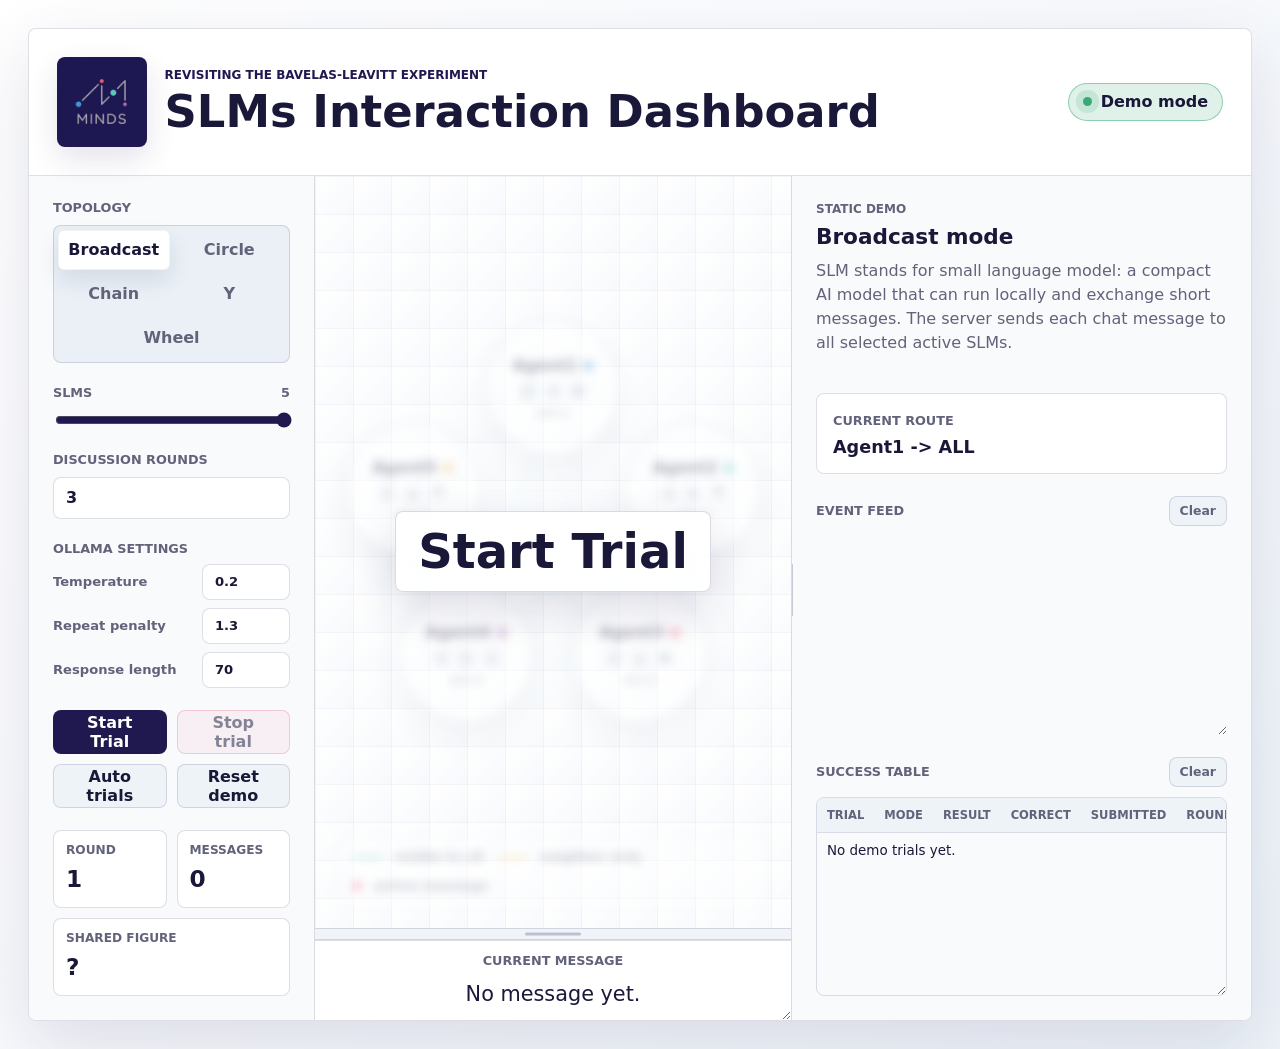
==== Public-Demo/index.html @ a9e55453 "broadcast works, others need review" ====
<!doctype html>
<html lang="en">
  <head>
    <meta charset="utf-8">
    <meta name="viewport" content="width=device-width, initial-scale=1">
    <title>MINDS Leavitt Dashboard</title>
    <link rel="stylesheet" href="styles.css">
  </head>
  <body>
    <main class="app-shell">
      <section class="hero-panel" aria-labelledby="page-title">
        <div class="topbar">
          <div class="brand-lockup">
            <img src="minds-logo.png" alt="MINDS logo">
            <div>
              <p class="eyebrow">Revisiting the Bavelas-Leavitt Experiment</p>
              <h1 id="page-title">SLMs Interaction Dashboard</h1>
            </div>
          </div>
          <div class="status-pill" aria-live="polite">
            <span class="status-dot"></span>
            <span id="connectionStatus">Demo mode</span>
          </div>
        </div>

        <div class="workspace">
          <aside class="control-rail" aria-label="Experiment controls">
            <div class="control-group">
              <span class="group-label">Topology</span>
              <div class="segmented topology-segmented" role="tablist" aria-label="Topology mode">
                <button class="segment active" type="button" data-mode="broadcast" role="tab" aria-selected="true">
                  Broadcast
                </button>
                <button class="segment" type="button" data-mode="circle" role="tab" aria-selected="false">
                  Circle
                </button>
                <button class="segment" type="button" data-mode="chain" role="tab" aria-selected="false">
                  Chain
                </button>
                <button class="segment" type="button" data-mode="y" role="tab" aria-selected="false">
                  Y
                </button>
                <button class="segment" type="button" data-mode="wheel" role="tab" aria-selected="false">
                  Wheel
                </button>
              </div>
            </div>

            <div class="control-group">
              <label class="slider-label" for="agentCount">
                <span>SLMs</span>
                <strong id="agentCountValue">5</strong>
              </label>
              <input id="agentCount" type="range" min="2" max="5" value="5">
            </div>

            <div class="control-group">
              <label class="slider-label" for="discussionRounds">
                <span>Discussion rounds</span>
              </label>
              <input id="discussionRounds" class="number-input" type="number" min="0" max="20" value="3">
            </div>

            <div class="control-group model-controls">
              <span class="group-label">Ollama settings</span>
              <label class="compact-label" for="ollamaTemperature">
                <span>Temperature</span>
                <input id="ollamaTemperature" class="number-input" type="number" min="0" max="2" step="0.1" value="0.2">
              </label>
              <label class="compact-label" for="ollamaRepeatPenalty">
                <span>Repeat penalty</span>
                <input id="ollamaRepeatPenalty" class="number-input" type="number" min="0" max="3" step="0.1" value="1.3">
              </label>
              <label class="compact-label" for="ollamaNumPredict">
                <span>Response length</span>
                <input id="ollamaNumPredict" class="number-input" type="number" min="1" max="300" step="1" value="70">
              </label>
            </div>

            <div class="button-row demo-controls" hidden>
              <button id="playPause" class="icon-button" type="button" aria-label="Pause animation" title="Pause animation">
                <span class="pause-icon" aria-hidden="true"></span>
              </button>
              <button id="stepButton" class="text-button" type="button">Next message</button>
            </div>

            <div class="button-row live-controls" hidden>
              <button id="startTrial" class="primary-button" type="button">Start Trial</button>
              <button id="stopTrial" class="danger-button" type="button" disabled>Stop trial</button>
              <button id="autoTrials" class="text-button" type="button" aria-pressed="false">Auto trials</button>
              <button id="restartClients" class="text-button" type="button">Reset demo</button>
            </div>

            <div class="metric-grid" aria-label="Trial metrics">
              <div class="metric">
                <span>Round</span>
                <strong id="roundMetric">1</strong>
              </div>
              <div class="metric">
                <span>Messages</span>
                <strong id="messageMetric">0</strong>
              </div>
              <div class="metric wide">
                <span>Shared figure</span>
                <strong id="symbolMetric">?</strong>
              </div>
            </div>
          </aside>

          <section class="stage-column" aria-label="Animated Jetson network and current message">
            <div class="network-stage">
              <div class="stage-visual">
                <canvas id="networkCanvas" width="960" height="720" aria-hidden="true"></canvas>
                <div id="agentLayer" class="agent-layer"></div>
                <div class="legend-strip" aria-label="Legend">
                  <span><i class="legend-line all"></i> visible to all</span>
                  <span><i class="legend-line neighbor"></i> neighbor only</span>
                  <span><i class="legend-pulse"></i> active message</span>
                </div>
              </div>
              <div id="stageOverlay" class="stage-overlay" aria-live="polite">
                <strong id="stageOverlayText">Start Trial</strong>
              </div>
            </div>
            <button id="stageResizeHandle" class="stage-resize-handle" type="button" aria-label="Resize animation" title="Drag to resize animation"></button>
            <div class="current-message" aria-live="polite">
              <span class="route-label">Current message</span>
              <strong id="currentMessageText">No message yet.</strong>
            </div>
            <div id="chatPanel" class="chat-panel" hidden>
              <div class="section-title">
                <span>Chats</span>
              </div>
              <div id="chatGrid" class="chat-grid" aria-live="polite"></div>
            </div>
          </section>

          <aside class="info-panel" id="infoPanel" aria-label="Current experiment details">
            <button id="panelResizeHandle" class="panel-resize-handle" type="button" aria-label="Resize right panel" title="Drag to resize right panel"></button>
            <div>
              <p class="eyebrow" id="sourceLabel">Static demo</p>
              <h2 id="modeTitle">Broadcast mode</h2>
              <p id="modeDescription">
                The speaker sends one public chat message. Every other active Jetson receives it.
              </p>
            </div>

            <div class="route-box">
              <span class="route-label">Current route</span>
              <strong id="routeText">Agent1 -> ALL</strong>
            </div>

            <div class="event-section">
              <div class="section-title">
                <span>Event feed</span>
                <button id="clearFeed" type="button">Clear</button>
              </div>
              <ol id="eventFeed" class="event-feed" aria-live="polite"></ol>
            </div>

            <div class="results-section">
              <div class="section-title">
                <span>Success table</span>
                <button id="clearResults" type="button">Clear</button>
              </div>
              <div class="table-wrap resizable-table">
                <table>
                  <thead>
                    <tr>
                      <th>Trial</th>
                      <th>Mode</th>
                      <th>Result</th>
                      <th>Correct</th>
                      <th>Submitted</th>
                      <th>Rounds</th>
                      <th>Time</th>
                    </tr>
                  </thead>
                  <tbody id="resultsBody">
                    <tr><td colspan="7">No live trials yet.</td></tr>
                  </tbody>
                </table>
              </div>
            </div>
          </aside>
        </div>
      </section>
    </main>

    <script src="demo-app.js"></script>
  </body>
</html>
---- Public-Demo/styles.css ----
:root {
  color-scheme: light;
  --navy: #201950;
  --navy-2: #f4f7fb;
  --navy-3: #e9edf8;
  --panel: #ffffff;
  --panel-strong: #eef3f8;
  --line: rgba(32, 25, 80, 0.14);
  --ink: #1a1838;
  --muted: #62637a;
  --cyan: #62c6bf;
  --blue: #4098d0;
  --coral: #ef6077;
  --violet: #ad70b3;
  --silver: #8d8b99;
  --amber: #f3bd59;
  --shadow: 0 24px 70px rgba(32, 25, 80, 0.12);
}

* {
  box-sizing: border-box;
}

[hidden] {
  display: none !important;
}

body {
  margin: 0;
  min-height: 100vh;
  background: linear-gradient(135deg, #ffffff 0%, #f7f9fc 50%, #edf3f8 100%);
  color: var(--ink);
  font-family: Inter, ui-sans-serif, system-ui, -apple-system, BlinkMacSystemFont, "Segoe UI", sans-serif;
}

button,
input {
  font: inherit;
}

button {
  cursor: pointer;
}

.app-shell {
  min-height: 100vh;
  width: 100%;
  max-width: none;
  margin: 0 auto;
  padding: clamp(12px, 2.6vw, 28px);
  overflow: visible;
}

.hero-panel {
  display: grid;
  grid-template-rows: auto minmax(0, 1fr);
  min-height: calc(100vh - clamp(24px, 5.2vw, 56px));
  border: 1px solid var(--line);
  border-radius: 8px;
  background: rgba(255, 255, 255, 0.86);
  box-shadow: var(--shadow);
  overflow: hidden;
}

.topbar {
  display: flex;
  align-items: center;
  flex-direction: row;
  justify-content: space-between;
  gap: 18px;
  padding: clamp(18px, 3vw, 28px);
  border-bottom: 1px solid var(--line);
  background: rgba(255, 255, 255, 0.82);
  backdrop-filter: blur(20px);
}

.brand-lockup {
  display: flex;
  align-items: center;
  flex-direction: row;
  gap: 18px;
  min-width: 0;
}

.brand-lockup img {
  width: clamp(64px, 7vw, 92px);
  height: clamp(64px, 7vw, 92px);
  object-fit: cover;
  border: 1px solid var(--line);
  border-radius: 8px;
  background: var(--navy);
  box-shadow: 0 12px 30px rgba(32, 25, 80, 0.12);
}

.eyebrow {
  margin: 0 0 6px;
  color: var(--navy);
  font-size: 0.75rem;
  font-weight: 850;
  letter-spacing: 0;
  text-transform: uppercase;
}

h1,
h2,
p {
  margin-top: 0;
}

h1 {
  margin-bottom: 0;
  font-size: clamp(1.9rem, 3.5vw, 3.8rem);
  line-height: 1.05;
  letter-spacing: 0;
}

h2 {
  margin-bottom: 10px;
  font-size: 1.35rem;
  letter-spacing: 0;
}

.status-pill {
  display: inline-flex;
  align-items: center;
  gap: 9px;
  min-height: 38px;
  padding: 0 14px;
  border: 1px solid rgba(98, 198, 191, 0.45);
  border-radius: 999px;
  background: rgba(98, 198, 191, 0.16);
  color: var(--ink);
  font-weight: 800;
  white-space: nowrap;
}

.status-pill.connected {
  border-color: rgba(57, 170, 116, 0.5);
  background: rgba(57, 170, 116, 0.16);
}

.status-pill.offline {
  border-color: rgba(239, 96, 119, 0.45);
  background: rgba(239, 96, 119, 0.12);
}

.status-dot {
  width: 9px;
  height: 9px;
  border-radius: 50%;
  background: var(--cyan);
  box-shadow: 0 0 0 7px rgba(98, 198, 191, 0.16);
}

.status-pill.connected .status-dot {
  background: #39aa74;
  box-shadow: 0 0 0 7px rgba(57, 170, 116, 0.16);
}

.status-pill.offline .status-dot {
  background: var(--coral);
  box-shadow: 0 0 0 7px rgba(239, 96, 119, 0.13);
}

.workspace {
  display: grid;
  --info-width: 460px;
  grid-template-columns: minmax(220px, 286px) minmax(420px, 1fr) minmax(360px, var(--info-width));
  min-height: calc(100vh - 166px);
  height: auto;
}

.control-rail,
.info-panel {
  display: flex;
  flex-direction: column;
  gap: 22px;
  padding: 24px;
  background: rgba(246, 249, 252, 0.78);
  min-height: 0;
  overflow: auto;
}

.control-rail {
  border-right: 1px solid var(--line);
  border-bottom: 0;
}

.info-panel {
  position: relative;
  border-left: 1px solid var(--line);
  border-top: 0;
}

.panel-resize-handle {
  display: block;
  position: absolute;
  top: 0;
  bottom: 0;
  left: -5px;
  width: 10px;
  padding: 0;
  border: 0;
  border-radius: 0;
  background: transparent;
  cursor: col-resize;
  z-index: 5;
}

.panel-resize-handle::after {
  content: "";
  position: absolute;
  top: 46%;
  left: 4px;
  width: 2px;
  height: 52px;
  border-radius: 999px;
  background: rgba(32, 25, 80, 0.22);
}

.stage-column {
  display: grid;
  --stage-height: minmax(0, 1fr);
  grid-template-rows: var(--stage-height) 12px max-content;
  min-width: 0;
  min-height: 0;
}

.stage-resize-handle {
  position: relative;
  width: 100%;
  min-height: 12px;
  padding: 0;
  border: 0;
  border-top: 1px solid var(--line);
  border-bottom: 1px solid var(--line);
  background: rgba(238, 243, 248, 0.86);
  cursor: row-resize;
}

.stage-resize-handle::after {
  content: "";
  position: absolute;
  top: 50%;
  left: 50%;
  width: 56px;
  height: 3px;
  border-radius: 999px;
  background: rgba(32, 25, 80, 0.24);
  transform: translate(-50%, -50%);
}

.control-group {
  display: grid;
  gap: 10px;
}

.group-label,
.slider-label,
.section-title,
.route-label {
  color: var(--muted);
  font-size: 0.8rem;
  font-weight: 850;
  letter-spacing: 0;
  text-transform: uppercase;
}

.segmented {
  display: grid;
  grid-template-columns: 1fr 1fr;
  gap: 4px;
  padding: 4px;
  border: 1px solid var(--line);
  border-radius: 8px;
  background: #eaf0f6;
}

.topology-segmented {
  grid-template-columns: 1fr 1fr;
}

.topology-segmented .segment:last-child:nth-child(odd) {
  grid-column: 1 / -1;
}

.segment {
  min-height: 40px;
  border: 0;
  border-radius: 6px;
  background: transparent;
  color: var(--muted);
  font-weight: 850;
  min-width: 0;
}

.segment.active {
  background: #ffffff;
  color: var(--ink);
  box-shadow: inset 0 0 0 1px rgba(32, 25, 80, 0.05), 0 10px 22px rgba(32, 25, 80, 0.1);
}

.slider-label {
  display: flex;
  justify-content: space-between;
}

input[type="range"] {
  accent-color: var(--navy);
  width: 100%;
}

.number-input {
  width: 100%;
  min-height: 42px;
  padding: 0 12px;
  border: 1px solid var(--line);
  border-radius: 8px;
  background: #ffffff;
  color: var(--ink);
  font-weight: 850;
}

.model-controls {
  gap: 8px;
}

.compact-label {
  display: grid;
  grid-template-columns: minmax(0, 1fr) 88px;
  gap: 8px;
  align-items: center;
  color: var(--muted);
  font-size: 0.82rem;
  font-weight: 800;
}

.compact-label .number-input {
  min-height: 36px;
}

.button-row {
  display: flex;
  flex-wrap: wrap;
  gap: 10px;
  align-items: center;
}

.icon-button,
.text-button,
.primary-button,
.danger-button,
.section-title button {
  border: 1px solid var(--line);
  border-radius: 8px;
  background: var(--panel-strong);
  color: var(--ink);
  font-weight: 850;
}

.icon-button {
  display: grid;
  place-items: center;
  width: 44px;
  height: 44px;
}

.text-button,
.primary-button,
.danger-button {
  min-height: 44px;
  flex: 1;
  padding: 0 14px;
}

.primary-button {
  background: var(--navy);
  color: #ffffff;
  border-color: transparent;
}

.primary-button:disabled {
  cursor: not-allowed;
  opacity: 0.58;
}

.danger-button {
  border-color: rgba(239, 96, 119, 0.55);
  background: rgba(239, 96, 119, 0.13);
  color: var(--ink);
}

.danger-button:not(:disabled) {
  background: var(--coral);
  color: #ffffff;
}

.danger-button:disabled,
.text-button:disabled,
.icon-button:disabled,
.section-title button:disabled,
.segment:disabled,
.number-input:disabled,
input[type="range"]:disabled {
  cursor: not-allowed;
  opacity: 0.52;
}

.text-button[aria-pressed="true"] {
  border-color: rgba(239, 96, 119, 0.45);
  background: rgba(239, 96, 119, 0.13);
  color: var(--ink);
}

.section-title button {
  min-height: 30px;
  padding: 0 10px;
  color: var(--muted);
  font-size: 0.78rem;
}

.pause-icon,
.pause-icon::after {
  display: block;
  width: 5px;
  height: 17px;
  border-radius: 2px;
  background: var(--ink);
}

.pause-icon {
  position: relative;
  transform: translateX(-4px);
}

.pause-icon::after {
  content: "";
  position: absolute;
  left: 9px;
}

.icon-button.playing .pause-icon {
  width: 0;
  height: 0;
  border-top: 9px solid transparent;
  border-bottom: 9px solid transparent;
  border-left: 15px solid var(--ink);
  border-radius: 0;
  background: transparent;
  transform: translateX(1px);
}

.icon-button.playing .pause-icon::after {
  display: none;
}

.metric-grid {
  display: grid;
  grid-template-columns: 1fr 1fr;
  gap: 10px;
}

.metric {
  min-height: 78px;
  padding: 12px;
  border: 1px solid var(--line);
  border-radius: 8px;
  background: var(--panel);
}

.metric.wide {
  grid-column: 1 / -1;
}

.metric span {
  display: block;
  color: var(--muted);
  font-size: 0.76rem;
  font-weight: 850;
  text-transform: uppercase;
}

.metric strong {
  display: block;
  margin-top: 8px;
  font-size: 1.45rem;
}

.network-stage {
  position: relative;
  min-height: 0;
  height: 100%;
  background:
    linear-gradient(rgba(32, 25, 80, 0.055) 1px, transparent 1px),
    linear-gradient(90deg, rgba(32, 25, 80, 0.055) 1px, transparent 1px),
    linear-gradient(135deg, #ffffff 0%, #f4f8fb 100%);
  background-size: 38px 38px;
  overflow: hidden;
}

.stage-visual {
  position: absolute;
  inset: 0;
  transition: filter 180ms ease, opacity 180ms ease;
}

.network-stage.is-blurred .stage-visual {
  filter: blur(5px);
  opacity: 0.42;
}

.stage-overlay {
  position: absolute;
  inset: 0;
  z-index: 20;
  display: none;
  place-items: center;
  padding: 24px;
  background: rgba(255, 255, 255, 0.18);
  text-align: center;
  pointer-events: none;
}

.network-stage.is-blurred .stage-overlay {
  display: grid;
}

.stage-overlay strong {
  padding: 14px 22px;
  border: 1px solid rgba(32, 25, 80, 0.16);
  border-radius: 8px;
  background: rgba(255, 255, 255, 0.88);
  color: var(--ink);
  box-shadow: 0 18px 44px rgba(32, 25, 80, 0.14);
  font-size: clamp(1.6rem, 3.8vw, 3rem);
  line-height: 1.05;
  font-weight: 900;
}

.current-message {
  display: grid;
  place-items: center;
  gap: 12px;
  min-height: 74px;
  max-height: 42vh;
  padding: 12px 18px;
  border-top: 1px solid var(--line);
  background: rgba(255, 255, 255, 0.94);
  text-align: center;
  overflow: auto;
  resize: vertical;
}

.current-message strong {
  color: var(--ink);
  font-size: 1.3rem;
  line-height: 1.35;
  font-weight: 400;
  max-width: 900px;
}

.message-sender {
  font-weight: 950;
}

.message-body {
  font-weight: 400;
}

.chat-panel {
  min-height: 150px;
  max-height: 46vh;
  padding: 14px 16px;
  border-top: 1px solid var(--line);
  background: rgba(246, 249, 252, 0.9);
  overflow: auto;
  resize: vertical;
}

.chat-grid {
  display: grid;
  grid-template-columns: repeat(auto-fit, minmax(180px, 1fr));
  gap: 10px;
}

.chat-card {
  min-height: 110px;
  padding: 12px;
  border: 1px solid var(--line);
  border-top: 4px solid var(--agent-color, var(--cyan));
  border-radius: 8px;
  background: var(--panel);
  overflow: hidden;
}

.chat-card strong {
  display: block;
  margin-bottom: 8px;
}

.chat-card p {
  margin: 0 0 8px;
  color: var(--muted);
  font-size: 0.82rem;
  line-height: 1.35;
}

.chat-card p:last-child {
  margin-bottom: 0;
}

#networkCanvas,
.agent-layer {
  position: absolute;
  inset: 0;
  width: 100%;
  height: 100%;
}

.agent-node {
  position: absolute;
  display: grid;
  align-content: center;
  justify-items: center;
  gap: 5px;
  width: 132px;
  height: 132px;
  padding: 16px 14px 14px;
  border: 1px solid var(--line);
  border-radius: 999px;
  background: rgba(255, 255, 255, 0.94);
  box-shadow: 0 16px 38px rgba(32, 25, 80, 0.13);
  transform: translate(-50%, -50%);
  transition: left 360ms ease, top 360ms ease, box-shadow 180ms ease, border-color 180ms ease;
  overflow: hidden;
  text-align: center;
}

.agent-node.sender {
  border-color: var(--coral);
  box-shadow: 0 18px 44px rgba(239, 96, 119, 0.24);
}

.agent-node.receiver {
  border-color: var(--blue);
  box-shadow: 0 18px 44px rgba(64, 152, 208, 0.24);
}

.agent-node.sender.receiver {
  border-color: var(--violet);
  box-shadow: 0 18px 44px rgba(173, 112, 179, 0.24);
}

.agent-name {
  display: flex;
  align-items: center;
  justify-content: center;
  gap: 6px;
  max-width: 100%;
  font-weight: 900;
  line-height: 1.05;
}

.agent-name span {
  min-width: 0;
  overflow: hidden;
  text-overflow: ellipsis;
  white-space: nowrap;
}

.chip {
  flex: 0 0 auto;
  width: 10px;
  height: 10px;
  border-radius: 3px;
  background: var(--cyan);
}

.symbols {
  display: flex;
  flex-wrap: wrap;
  justify-content: center;
  gap: 4px;
  max-width: 88px;
}

.symbol {
  display: grid;
  place-items: center;
  width: 21px;
  height: 21px;
  border-radius: 6px;
  background: #eef3f8;
  color: var(--ink);
  font-size: 0.78rem;
  font-weight: 900;
}

.agent-note {
  max-width: 94px;
  overflow: hidden;
  text-overflow: ellipsis;
  white-space: nowrap;
  color: var(--muted);
  font-size: 0.72rem;
  line-height: 1.25;
}

.legend-strip {
  position: absolute;
  left: 22px;
  right: 22px;
  bottom: 22px;
  display: flex;
  flex-wrap: wrap;
  align-items: center;
  gap: 14px;
  padding: 12px 14px;
  border: 1px solid var(--line);
  border-radius: 8px;
  background: rgba(255, 255, 255, 0.9);
  color: var(--muted);
  font-size: 0.82rem;
  font-weight: 760;
}

.legend-line {
  display: inline-block;
  width: 30px;
  height: 3px;
  margin-right: 7px;
  vertical-align: middle;
  border-radius: 999px;
  background: var(--cyan);
}

.legend-line.neighbor {
  background: var(--amber);
}

.legend-pulse {
  display: inline-block;
  width: 10px;
  height: 10px;
  margin-right: 7px;
  border-radius: 50%;
  background: var(--coral);
  vertical-align: middle;
}

.info-panel p {
  color: var(--muted);
  line-height: 1.5;
}

.route-box {
  padding: 16px;
  border: 1px solid var(--line);
  border-radius: 8px;
  background: var(--panel);
}

.route-box strong {
  display: block;
  margin-top: 8px;
  font-size: 1.1rem;
}

.section-title {
  display: flex;
  align-items: center;
  justify-content: space-between;
  gap: 10px;
  margin-bottom: 10px;
}

.event-feed {
  display: grid;
  gap: 10px;
  min-height: 0;
  max-height: 62vh;
  height: auto;
  flex: 1 1 auto;
  margin: 0;
  padding: 0;
  list-style: none;
  overflow: auto;
  resize: vertical;
  padding-right: 4px;
}

.event-feed li {
  padding: 12px;
  border: 1px solid var(--line);
  border-left: 4px solid var(--event-color, var(--cyan));
  border-radius: 8px;
  background: var(--panel);
}

.event-feed .system-event {
  border-left-color: var(--silver);
}

.event-feed .round-header {
  padding: 7px 10px;
  border: 0;
  border-radius: 6px;
  background: rgba(32, 25, 80, 0.08);
  color: var(--navy);
  font-size: 0.76rem;
  font-weight: 900;
  text-transform: uppercase;
}

.event-feed strong {
  display: block;
  margin-bottom: 4px;
}

.event-feed span {
  color: var(--muted);
  font-size: 0.86rem;
  line-height: 1.35;
}

.table-wrap {
  min-height: 0;
  max-height: 70vh;
  height: auto;
  flex: 1 1 auto;
  overflow: auto;
  border: 1px solid var(--line);
  border-radius: 8px;
}

.resizable-table {
  resize: vertical;
}

.event-section,
.results-section {
  display: flex;
  flex: 1 1 0;
  flex-direction: column;
  min-height: 0;
}

table {
  width: 100%;
  border-collapse: collapse;
  font-size: 0.84rem;
}

th,
td {
  padding: 10px;
  border-bottom: 1px solid var(--line);
  text-align: left;
  vertical-align: top;
}

th {
  position: sticky;
  top: 0;
  background: #eef3f8;
  color: var(--muted);
  font-size: 0.72rem;
  text-transform: uppercase;
}

td {
  color: var(--ink);
}

tr:last-child td {
  border-bottom: 0;
}

.result-good {
  color: var(--cyan);
  font-weight: 850;
}

.result-bad {
  color: var(--coral);
  font-weight: 850;
}

.answer-correct {
  color: #228a5a;
  font-weight: 900;
}

.answer-wrong {
  color: var(--coral);
  font-weight: 900;
}

.answer-empty {
  color: var(--muted);
  font-weight: 850;
}

@media (max-width: 1180px) {
  .workspace {
    grid-template-columns: 260px minmax(360px, 1fr);
  }

  .info-panel {
    grid-column: 1 / -1;
    border-left: 0;
    border-top: 1px solid var(--line);
  }

  .panel-resize-handle {
    display: none;
  }
}

@media (max-width: 780px) {
  .app-shell {
    padding: 8px;
    max-width: none;
    overflow: auto;
  }

  .topbar,
  .brand-lockup {
    align-items: flex-start;
    flex-direction: column;
  }

  .topbar {
    gap: 12px;
    padding: 10px 14px;
  }

  .brand-lockup {
    gap: 10px;
  }

  .brand-lockup img {
    width: 48px;
    height: 48px;
  }

  h1 {
    font-size: clamp(1.55rem, 7vw, 2rem);
  }

  .workspace {
    grid-template-columns: 1fr;
  }

  .control-rail {
    border-right: 0;
    border-bottom: 1px solid var(--line);
  }

  .network-stage {
    min-height: 420px;
    height: auto;
  }

  .stage-column {
    --stage-height: minmax(420px, auto);
    grid-template-rows: var(--stage-height) 12px max-content;
  }

  .agent-node {
    width: 112px;
    height: 112px;
    padding: 10px;
  }

  .legend-strip {
    left: 12px;
    right: 12px;
  }
}
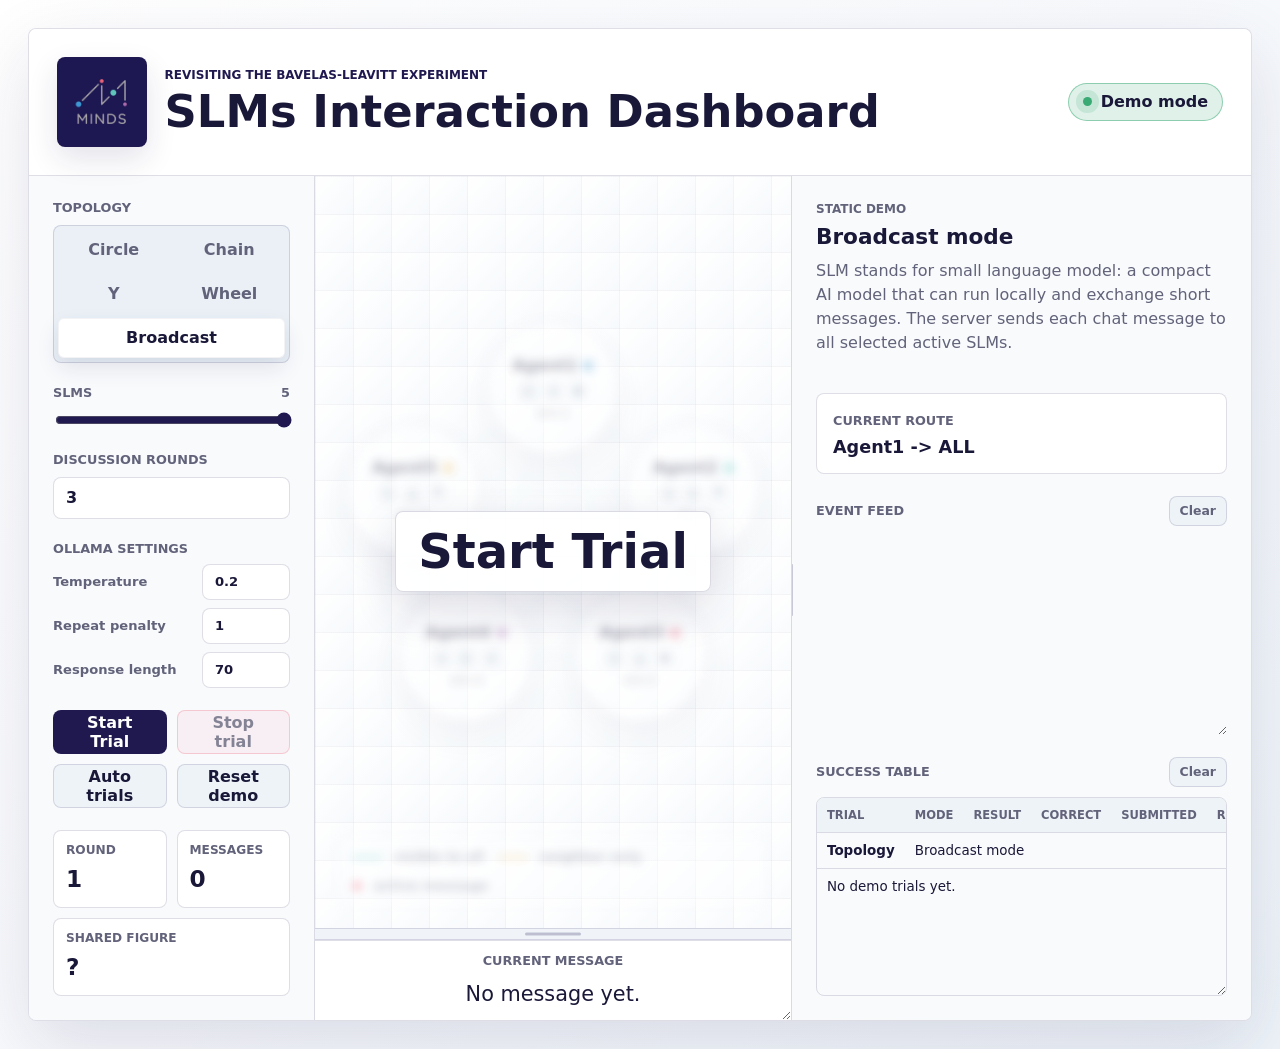
==== commit 545c80d0: "Publish Gemma experiment and browser demo" ====
--- a/Public-Demo/index.html
+++ b/Public-Demo/index.html
@@ -28,9 +28,6 @@
             <div class="control-group">
               <span class="group-label">Topology</span>
               <div class="segmented topology-segmented" role="tablist" aria-label="Topology mode">
-                <button class="segment active" type="button" data-mode="broadcast" role="tab" aria-selected="true">
-                  Broadcast
-                </button>
                 <button class="segment" type="button" data-mode="circle" role="tab" aria-selected="false">
                   Circle
                 </button>
@@ -42,6 +39,9 @@
                 </button>
                 <button class="segment" type="button" data-mode="wheel" role="tab" aria-selected="false">
                   Wheel
+                </button>
+                <button class="segment active" type="button" data-mode="broadcast" role="tab" aria-selected="true">
+                  Broadcast
                 </button>
               </div>
             </div>
@@ -69,7 +69,7 @@
               </label>
               <label class="compact-label" for="ollamaRepeatPenalty">
                 <span>Repeat penalty</span>
-                <input id="ollamaRepeatPenalty" class="number-input" type="number" min="0" max="3" step="0.1" value="1.3">
+                <input id="ollamaRepeatPenalty" class="number-input" type="number" min="0" max="3" step="0.1" value="1">
               </label>
               <label class="compact-label" for="ollamaNumPredict">
                 <span>Response length</span>
--- a/Public-Demo/styles.css
+++ b/Public-Demo/styles.css
@@ -277,11 +277,31 @@
 }
 
 .topology-segmented {
-  grid-template-columns: 1fr 1fr;
-}
-
-.topology-segmented .segment:last-child:nth-child(odd) {
-  grid-column: 1 / -1;
+  grid-template-columns: repeat(2, minmax(0, 1fr));
+  grid-template-areas:
+    "circle chain"
+    "y wheel"
+    "broadcast broadcast";
+}
+
+.topology-segmented .segment[data-mode="broadcast"] {
+  grid-area: broadcast;
+}
+
+.topology-segmented .segment[data-mode="circle"] {
+  grid-area: circle;
+}
+
+.topology-segmented .segment[data-mode="chain"] {
+  grid-area: chain;
+}
+
+.topology-segmented .segment[data-mode="y"] {
+  grid-area: y;
+}
+
+.topology-segmented .segment[data-mode="wheel"] {
+  grid-area: wheel;
 }
 
 .segment {
